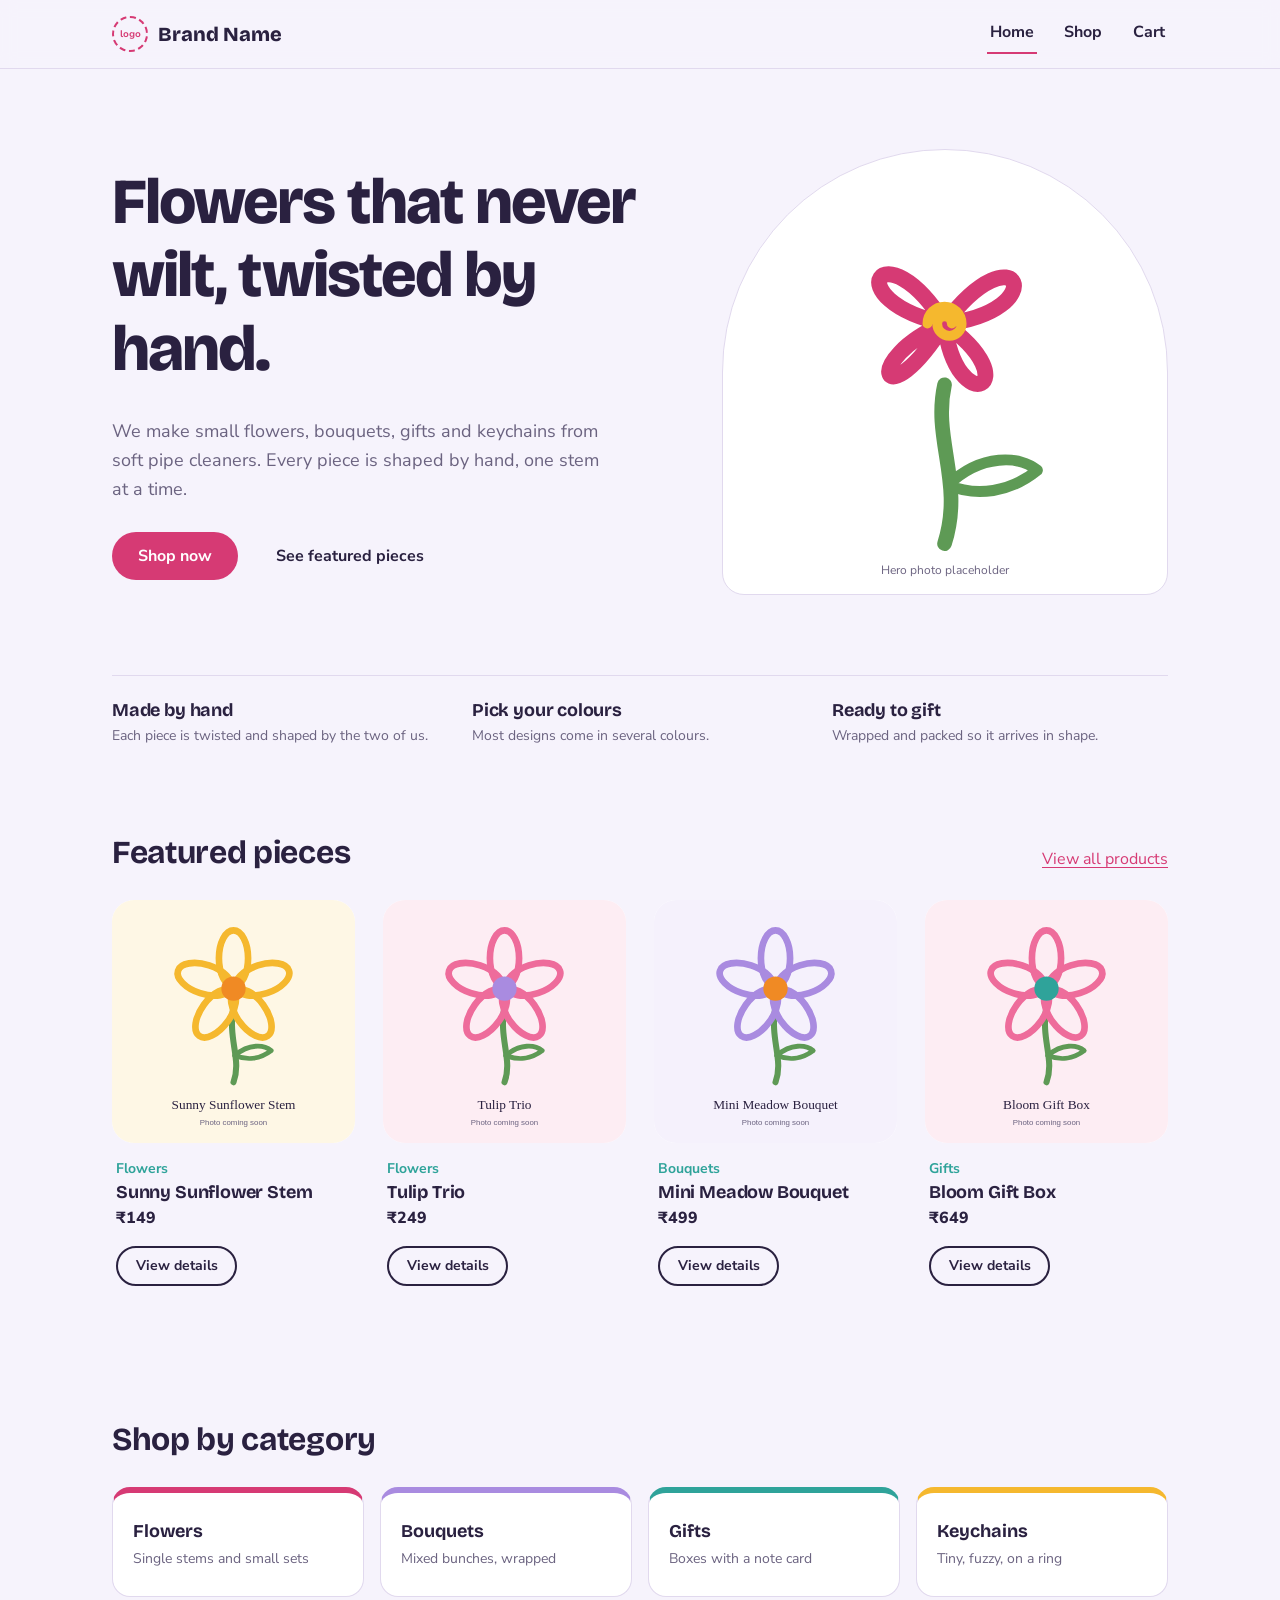
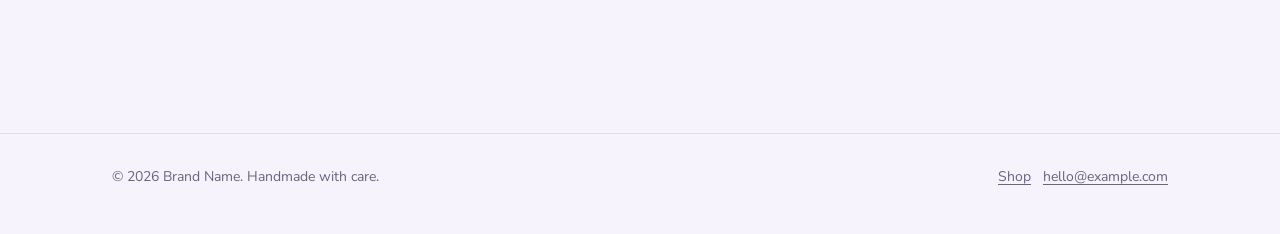
==== index.html @ b4595f73 "Frontend MVP" ====
<!DOCTYPE html>
<html lang="en">
<head>
  <meta charset="UTF-8">
  <meta name="viewport" content="width=device-width, initial-scale=1">
  <title>Handmade pipe-cleaner flowers and gifts</title>
  <meta name="description" content="Handmade pipe-cleaner flowers, bouquets, gifts and keychains.">
  <link rel="preconnect" href="https://fonts.googleapis.com">
  <link rel="preconnect" href="https://fonts.gstatic.com" crossorigin>
  <link href="https://fonts.googleapis.com/css2?family=Bricolage+Grotesque:opsz,wght@12..96,600;12..96,700;12..96,800&family=Nunito+Sans:opsz,wght@6..12,400;6..12,700;6..12,800&display=swap" rel="stylesheet">
  <link rel="stylesheet" href="css/style.css">
</head>
<body data-page="home">
  <header class="site-header">
    <div class="container site-header__inner">
      <a href="index.html" class="brand" aria-label="Home">
        <!-- Logo placeholder: replace with <img src="images/logo.svg" alt="" width="36" height="36"> -->
        <span class="brand__logo" aria-hidden="true">logo</span>
        <span class="brand__name" data-brand>Brand Name</span>
      </a>
      <nav class="site-nav" aria-label="Main">
        <a href="index.html" aria-current="page">Home</a>
        <a href="products.html">Shop</a>
        <a href="cart.html" class="cart-link">Cart <span class="cart-count" data-cart-count hidden>0</span></a>
      </nav>
    </div>
  </header>

  <main>
    <section class="container hero">
      <div>
        <h1 class="hero__title">Flowers that never wilt, twisted by hand.</h1>
        <p class="hero__text">We make small flowers, bouquets, gifts and keychains from soft pipe cleaners. Every piece is shaped by hand, one stem at a time.</p>
        <div class="hero__actions">
          <a class="btn btn--primary" href="products.html">Shop now</a>
          <a class="btn btn--ghost" href="#featured">See featured pieces</a>
        </div>
      </div>
      <!-- Hero image placeholder: replace this block with <img src="images/hero.jpg" alt="..."> -->
      <div class="hero__art">
          <svg viewBox="0 0 320 320" role="img" aria-label="Illustration of a flower made from pipe cleaners">
            <!-- Stem + leaf -->
            <path class="strand" d="M160 170 C 150 215, 176 250, 160 300" fill="none" stroke="#5E9A55" stroke-width="12" stroke-linecap="round"/>
            <path class="strand" d="M163 252 C 190 226, 222 228, 236 240 C 214 258, 186 262, 163 252 Z" fill="none" stroke="#5E9A55" stroke-width="9" stroke-linejoin="round"/>
            <!-- Petals: one continuous looping strand -->
            <path class="strand" d="M160 120 C 110 40, 70 100, 160 120 C 90 150, 110 200, 160 120 C 170 200, 230 170, 160 120 C 250 110, 220 40, 160 120" fill="none" stroke="#D63A74" stroke-width="13" stroke-linecap="round" stroke-linejoin="round"/>
            <!-- Centre coil -->
            <path class="strand" d="M160 120 m -14 0 a 14 14 0 1 1 28 0 a 10 10 0 1 1 -20 0 a 6 6 0 1 1 12 0" fill="none" stroke="#F5B82E" stroke-width="8" stroke-linecap="round"/>
          </svg>
        <span class="hero__art-note">Hero photo placeholder</span>
      </div>
    </section>

    <section class="container">
      <ul class="promise-list">
        <li><h3>Made by hand</h3><p>Each piece is twisted and shaped by the two of us.</p></li>
        <li><h3>Pick your colours</h3><p>Most designs come in several colours.</p></li>
        <li><h3>Ready to gift</h3><p>Wrapped and packed so it arrives in shape.</p></li>
      </ul>
    </section>

    <section class="container section" id="featured">
      <div class="section-head">
        <h2>Featured pieces</h2>
        <a href="products.html">View all products</a>
      </div>
      <div class="product-grid" id="featured-grid"></div>
    </section>

    <section class="container section--tight">
      <div class="section-head"><h2>Shop by category</h2></div>
      <div class="category-links">
        <a class="category-link" href="products.html?category=Flowers" style="--accent:#D63A74"><strong>Flowers</strong><span>Single stems and small sets</span></a>
        <a class="category-link" href="products.html?category=Bouquets" style="--accent:#A98BE0"><strong>Bouquets</strong><span>Mixed bunches, wrapped</span></a>
        <a class="category-link" href="products.html?category=Gifts" style="--accent:#2FA39A"><strong>Gifts</strong><span>Boxes with a note card</span></a>
        <a class="category-link" href="products.html?category=Keychains" style="--accent:#F5B82E"><strong>Keychains</strong><span>Tiny, fuzzy, on a ring</span></a>
      </div>
    </section>
  </main>

  <footer class="site-footer">
    <div class="container site-footer__inner">
      <p>&copy; <span data-year></span> <span data-brand>Brand Name</span>. Handmade with care.</p>
      <p><a href="products.html">Shop</a> &nbsp; <a href="mailto:hello@example.com">hello@example.com</a></p>
    </div>
  </footer>

  <script src="js/products.js"></script>
  <script src="js/cart.js"></script>
</body>
</html>
---- css/style.css ----
/* ==========================================================================
   style.css
   Change the brand look by editing the tokens in :root first.
   ========================================================================== */

/* 1. DESIGN TOKENS ------------------------------------------------------- */
:root {
  /* Colours: chenille-inspired */
  --color-bg: #F6F3FC;          /* pale lavender page background */
  --color-surface: #FFFFFF;
  --color-surface-soft: #EEE8F8;
  --color-ink: #2A2140;         /* deep plum text */
  --color-muted: #6B6380;
  --color-line: #E1D9EE;
  --color-pink: #D63A74;        /* primary accent (buttons, links) */
  --color-pink-dark: #B42A5E;
  --color-pink-soft: #FBE3EC;
  --color-teal: #2FA39A;
  --color-sun: #F5B82E;
  --color-leaf: #5E9A55;
  --color-error: #B3261E;
  --color-success: #2F7D4F;

  /* Type */
  --font-display: "Bricolage Grotesque", "Trebuchet MS", system-ui, sans-serif;
  --font-body: "Nunito Sans", system-ui, -apple-system, "Segoe UI", Roboto, sans-serif;
  --fs-sm: 0.875rem;
  --fs-base: 1rem;
  --fs-md: 1.125rem;
  --fs-lg: 1.5rem;
  --fs-xl: 2rem;
  --fs-hero: clamp(2.4rem, 6vw, 4rem);

  /* Shape and space */
  --radius-media: 22px;
  --radius-panel: 18px;
  --radius-input: 12px;
  --radius-pill: 999px;
  --shadow: 0 10px 30px -18px rgba(42, 33, 64, 0.35);
  --container: 1120px;
  --gutter: clamp(1rem, 4vw, 2rem);
  --section-space: clamp(3rem, 8vw, 5.5rem);
}

/* 2. BASE ---------------------------------------------------------------- */
*,
*::before,
*::after { box-sizing: border-box; }

html { -webkit-text-size-adjust: 100%; }

body {
  margin: 0;
  background: var(--color-bg);
  color: var(--color-ink);
  font-family: var(--font-body);
  font-size: var(--fs-base);
  line-height: 1.6;
  min-height: 100vh;
  display: flex;
  flex-direction: column;
}

main { flex: 1; }

h1, h2, h3 {
  font-family: var(--font-display);
  line-height: 1.15;
  margin: 0 0 0.5em;
  font-weight: 700;
  letter-spacing: -0.01em;
}

p { margin: 0 0 1em; }
img { max-width: 100%; display: block; }
a { color: var(--color-pink); text-underline-offset: 3px; }
a:hover { color: var(--color-pink-dark); }

:focus-visible {
  outline: 3px solid var(--color-teal);
  outline-offset: 2px;
  border-radius: 6px;
}

.container {
  width: 100%;
  max-width: var(--container);
  margin-inline: auto;
  padding-inline: var(--gutter);
}

.section { padding-block: var(--section-space); }
.section--tight { padding-block: clamp(2rem, 5vw, 3rem); }

.muted { color: var(--color-muted); }
.small { font-size: var(--fs-sm); }
.pre-line { white-space: pre-line; }

.sr-only {
  position: absolute; width: 1px; height: 1px; padding: 0; margin: -1px;
  overflow: hidden; clip: rect(0, 0, 0, 0); white-space: nowrap; border: 0;
}

.page-title { font-size: var(--fs-xl); margin-bottom: 0.25em; }
.page-intro { color: var(--color-muted); max-width: 60ch; }

/* 3. HEADER + FOOTER ----------------------------------------------------- */
.site-header {
  position: sticky;
  top: 0;
  z-index: 50;
  background: rgba(246, 243, 252, 0.92);
  backdrop-filter: blur(8px);
  border-bottom: 1px solid var(--color-line);
}

.site-header__inner {
  display: flex;
  align-items: center;
  justify-content: space-between;
  gap: 1rem;
  min-height: 68px;
}

.brand {
  display: inline-flex;
  align-items: center;
  gap: 0.6rem;
  font-family: var(--font-display);
  font-weight: 800;
  font-size: 1.25rem;
  color: var(--color-ink);
  text-decoration: none;
}
.brand:hover { color: var(--color-ink); }

/* Logo placeholder: replace the <span class="brand__logo"> with an <img> later */
.brand__logo {
  width: 36px;
  height: 36px;
  border-radius: 50%;
  border: 2px dashed var(--color-pink);
  display: grid;
  place-items: center;
  font-size: 0.6rem;
  color: var(--color-pink);
  font-family: var(--font-body);
  font-weight: 700;
}

.site-nav { display: flex; align-items: center; gap: clamp(0.5rem, 3vw, 1.5rem); }

.site-nav a {
  color: var(--color-ink);
  text-decoration: none;
  font-weight: 700;
  padding: 0.4rem 0.2rem;
  border-bottom: 2px solid transparent;
}
.site-nav a:hover { color: var(--color-pink); }
.site-nav a[aria-current="page"] { border-bottom-color: var(--color-pink); }

.cart-link { display: inline-flex; align-items: center; gap: 0.4rem; }

.cart-count {
  min-width: 1.4rem;
  height: 1.4rem;
  padding: 0 0.35rem;
  border-radius: var(--radius-pill);
  background: var(--color-pink);
  color: #fff;
  font-size: 0.75rem;
  display: inline-grid;
  place-items: center;
}
.cart-count[hidden] { display: none; }

.site-footer {
  margin-top: var(--section-space);
  border-top: 1px solid var(--color-line);
  padding-block: 2rem;
  color: var(--color-muted);
  font-size: var(--fs-sm);
}
.site-footer__inner {
  display: flex;
  flex-wrap: wrap;
  justify-content: space-between;
  gap: 1rem;
}
.site-footer a { color: var(--color-muted); }

/* 4. BUTTONS (pill-shaped, like the rounded tip of a pipe cleaner) ------- */
.btn {
  display: inline-flex;
  align-items: center;
  justify-content: center;
  gap: 0.5rem;
  min-height: 48px;
  padding: 0.7rem 1.5rem;
  border-radius: var(--radius-pill);
  border: 2px solid transparent;
  font: 700 var(--fs-base) / 1 var(--font-body);
  text-decoration: none;
  cursor: pointer;
  transition: background-color 0.15s, color 0.15s, border-color 0.15s;
}
.btn--primary { background: var(--color-pink); color: #fff; }
.btn--primary:hover { background: var(--color-pink-dark); color: #fff; }
.btn--outline { border-color: var(--color-ink); color: var(--color-ink); background: transparent; }
.btn--outline:hover { background: var(--color-ink); color: #fff; }
.btn--ghost { color: var(--color-ink); background: transparent; }
.btn--ghost:hover { background: var(--color-surface-soft); color: var(--color-ink); }
.btn--small { min-height: 40px; padding: 0.5rem 1.1rem; font-size: var(--fs-sm); }
.btn--block { width: 100%; }
.btn:disabled { opacity: 0.6; cursor: not-allowed; }

.link-button {
  background: none;
  border: none;
  padding: 0.25rem 0;
  font: inherit;
  font-size: var(--fs-sm);
  font-weight: 700;
  color: var(--color-pink);
  text-decoration: underline;
  text-underline-offset: 3px;
  cursor: pointer;
}

/* 5. HOME ---------------------------------------------------------------- */
.hero {
  display: grid;
  grid-template-columns: 1.1fr 0.9fr;
  align-items: center;
  gap: clamp(2rem, 5vw, 4rem);
  padding-block: clamp(2.5rem, 7vw, 5rem);
}

.hero__title {
  font-size: var(--fs-hero);
  font-weight: 800;
  letter-spacing: -0.03em;
  max-width: 14ch;
}

.hero__text {
  font-size: var(--fs-md);
  color: var(--color-muted);
  max-width: 46ch;
  margin-bottom: 1.75rem;
}

.hero__actions { display: flex; flex-wrap: wrap; gap: 0.75rem; }

/* The hero artwork is the one "loud" element on the site */
.hero__art {
  position: relative;
  aspect-ratio: 1;
  border-radius: 50% 50% var(--radius-media) var(--radius-media);
  background: var(--color-surface);
  border: 1px solid var(--color-line);
  display: grid;
  place-items: center;
  overflow: hidden;
}
.hero__art svg { width: 88%; height: auto; }
.hero__art-note {
  position: absolute;
  bottom: 0.9rem;
  left: 50%;
  transform: translateX(-50%);
  font-size: 0.75rem;
  color: var(--color-muted);
  white-space: nowrap;
}

@media (prefers-reduced-motion: no-preference) {
  .strand { stroke-dasharray: 900; stroke-dashoffset: 900; animation: twist 1.6s ease-out forwards; }
  .strand:nth-of-type(2) { animation-delay: 0.25s; }
  .strand:nth-of-type(3) { animation-delay: 0.5s; }
  .strand:nth-of-type(4) { animation-delay: 0.75s; }
  @keyframes twist { to { stroke-dashoffset: 0; } }
}

.promise-list {
  display: grid;
  grid-template-columns: repeat(3, 1fr);
  gap: 1.5rem;
  margin: 0;
  padding: 1.5rem 0 0;
  list-style: none;
  border-top: 1px solid var(--color-line);
}
.promise-list h3 { font-size: var(--fs-md); margin-bottom: 0.25rem; }
.promise-list p { color: var(--color-muted); margin: 0; font-size: var(--fs-sm); }

.section-head {
  display: flex;
  justify-content: space-between;
  align-items: flex-end;
  gap: 1rem;
  margin-bottom: 1.75rem;
}
.section-head h2 { font-size: var(--fs-xl); margin: 0; }

.category-links {
  display: grid;
  grid-template-columns: repeat(4, 1fr);
  gap: 1rem;
}
.category-link {
  display: block;
  padding: 1.5rem 1.25rem;
  border-radius: var(--radius-panel);
  background: var(--color-surface);
  border: 1px solid var(--color-line);
  text-decoration: none;
  color: var(--color-ink);
  border-top: 6px solid var(--accent, var(--color-pink));
}
.category-link:hover { color: var(--color-ink); border-color: var(--accent, var(--color-pink)); }
.category-link strong { display: block; font-family: var(--font-display); font-size: var(--fs-md); }
.category-link span { color: var(--color-muted); font-size: var(--fs-sm); }

/* 6. PRODUCT GRID + CARDS ------------------------------------------------ */
.product-grid {
  display: grid;
  grid-template-columns: repeat(auto-fill, minmax(230px, 1fr));
  gap: clamp(1rem, 3vw, 1.75rem);
}

.product-card { display: flex; flex-direction: column; }

.product-card__media {
  display: block;
  border-radius: var(--radius-media);
  overflow: hidden;
  background: var(--color-surface);
  aspect-ratio: 1;
}
.product-card__media img { width: 100%; height: 100%; object-fit: cover; }

.product-card__body { padding: 0.9rem 0.25rem 0; display: flex; flex-direction: column; flex: 1; }
.product-card__category { color: var(--color-teal); font-weight: 700; font-size: var(--fs-sm); margin: 0 0 0.15rem; }
.product-card__name { font-size: var(--fs-md); margin-bottom: 0.2rem; }
.product-card__name a { color: var(--color-ink); text-decoration: none; }
.product-card__name a:hover { color: var(--color-pink); }
.product-card__price { font-weight: 800; margin-bottom: 0.9rem; }
.product-card .btn { align-self: flex-start; margin-top: auto; }

.filter-bar {
  display: flex;
  flex-wrap: wrap;
  justify-content: space-between;
  align-items: center;
  gap: 1rem;
  margin-bottom: 1.75rem;
}
.filters { display: flex; flex-wrap: wrap; gap: 0.5rem; }
.filter-chip {
  min-height: 40px;
  padding: 0.4rem 1rem;
  border-radius: var(--radius-pill);
  border: 1.5px solid var(--color-line);
  background: var(--color-surface);
  color: var(--color-ink);
  font: 700 var(--fs-sm) var(--font-body);
  cursor: pointer;
}
.filter-chip:hover { border-color: var(--color-ink); }
.filter-chip[aria-pressed="true"] { background: var(--color-ink); border-color: var(--color-ink); color: #fff; }

/* 7. PRODUCT DETAIL ------------------------------------------------------ */
.breadcrumb { font-size: var(--fs-sm); color: var(--color-muted); margin-bottom: 1.5rem; }
.breadcrumb a { color: var(--color-muted); }

.product-detail {
  display: grid;
  grid-template-columns: 1fr 1fr;
  gap: clamp(1.5rem, 5vw, 3.5rem);
  align-items: start;
}
.product-detail__media {
  border-radius: var(--radius-media);
  overflow: hidden;
  background: var(--color-surface);
  aspect-ratio: 1;
}
.product-detail__media img { width: 100%; height: 100%; object-fit: cover; }
.product-detail__name { font-size: var(--fs-xl); }
.product-detail__price { font-size: var(--fs-lg); font-weight: 800; margin-bottom: 1rem; }
.product-detail__desc { color: var(--color-muted); max-width: 55ch; }
.product-detail__notes {
  margin: 1.25rem 0 0;
  padding: 1rem 0 0;
  border-top: 1px solid var(--color-line);
  list-style: none;
  font-size: var(--fs-sm);
  color: var(--color-muted);
}

.option-group { border: 0; padding: 0; margin: 0 0 1.5rem; }
.option-group > legend,
.option-group > label { display: block; font-weight: 700; margin-bottom: 0.6rem; padding: 0; }

.swatches { display: flex; flex-wrap: wrap; gap: 0.6rem; }
.swatch { position: relative; cursor: pointer; }
.swatch input { position: absolute; opacity: 0; inset: 0; margin: 0; cursor: pointer; }
.swatch__dot {
  display: block;
  width: 40px;
  height: 40px;
  border-radius: 50%;
  background: var(--swatch);
  box-shadow: 0 0 0 2px var(--color-bg), 0 0 0 3px var(--color-line);
}
.swatch input:checked + .swatch__dot { box-shadow: 0 0 0 3px var(--color-bg), 0 0 0 5px var(--color-ink); }
.swatch input:focus-visible + .swatch__dot { outline: 3px solid var(--color-teal); outline-offset: 5px; }

.qty-stepper {
  display: inline-flex;
  align-items: center;
  border: 1.5px solid var(--color-line);
  border-radius: var(--radius-pill);
  background: var(--color-surface);
  overflow: hidden;
}
.qty-stepper button {
  width: 44px;
  height: 44px;
  border: 0;
  background: none;
  font-size: 1.25rem;
  color: var(--color-ink);
  cursor: pointer;
}
.qty-stepper button:hover:not(:disabled) { background: var(--color-surface-soft); }
.qty-stepper button:disabled { color: var(--color-line); cursor: not-allowed; }
.qty-stepper input {
  width: 3rem;
  height: 44px;
  border: 0;
  text-align: center;
  font: 700 var(--fs-base) var(--font-body);
  color: var(--color-ink);
  background: transparent;
  -moz-appearance: textfield;
  appearance: textfield;
}
.qty-stepper input::-webkit-outer-spin-button,
.qty-stepper input::-webkit-inner-spin-button { -webkit-appearance: none; margin: 0; }
.qty-stepper--small button { width: 36px; height: 36px; }
.qty-stepper--small input { height: 36px; width: 2.5rem; }

/* 8. CART + SUMMARY ------------------------------------------------------ */
.two-col {
  display: grid;
  grid-template-columns: minmax(0, 1fr) 340px;
  gap: clamp(1.5rem, 4vw, 2.5rem);
  align-items: start;
}

.cart-list { display: flex; flex-direction: column; }
.cart-item {
  display: grid;
  grid-template-columns: 96px 1fr auto;
  gap: 1rem;
  align-items: center;
  padding-block: 1.25rem;
  border-bottom: 1px solid var(--color-line);
}
.cart-item:first-child { padding-top: 0; }
.cart-item__media { border-radius: 14px; overflow: hidden; background: var(--color-surface); }
.cart-item__name { font-size: var(--fs-md); margin-bottom: 0.2rem; }
.cart-item__name a { color: var(--color-ink); text-decoration: none; }
.cart-item__info p { margin: 0; font-size: var(--fs-sm); }
.cart-item__actions { display: flex; flex-direction: column; align-items: flex-end; gap: 0.4rem; }
.cart-item__total { font-weight: 800; margin: 0; }

.summary-card {
  background: var(--color-surface);
  border: 1px solid var(--color-line);
  border-radius: var(--radius-panel);
  padding: 1.5rem;
  box-shadow: var(--shadow);
}
.two-col > .summary-card { position: sticky; top: 88px; }
.summary-card__title { font-size: var(--fs-lg); }
.summary-card .btn { margin-top: 0.75rem; }

.summary-row { display: flex; justify-content: space-between; gap: 1rem; padding-block: 0.35rem; }
.summary-row--total {
  margin-top: 0.5rem;
  padding-top: 0.85rem;
  border-top: 1px solid var(--color-line);
  font-weight: 800;
  font-size: var(--fs-md);
}
.summary-hint {
  margin: 0.75rem 0 0;
  padding: 0.6rem 0.8rem;
  border-radius: var(--radius-input);
  background: var(--color-pink-soft);
  font-size: var(--fs-sm);
}

.order-items { list-style: none; margin: 0 0 0.75rem; padding: 0; }
.order-item {
  display: flex;
  justify-content: space-between;
  gap: 1rem;
  padding-block: 0.6rem;
  border-bottom: 1px dashed var(--color-line);
}
.order-item p { margin: 0; }
.order-item__name { font-weight: 700; }
.order-item .muted { font-size: var(--fs-sm); }

.empty-state { text-align: center; padding: 3rem 1rem; max-width: 34rem; margin-inline: auto; }
.empty-state p { color: var(--color-muted); }

/* 9. FORMS --------------------------------------------------------------- */
.form-panel {
  background: var(--color-surface);
  border: 1px solid var(--color-line);
  border-radius: var(--radius-panel);
  padding: clamp(1.25rem, 4vw, 2rem);
}
.form-panel h2 { font-size: var(--fs-lg); }
.form-row { display: grid; grid-template-columns: 1fr 1fr; gap: 1rem; }
.field { margin-bottom: 1.1rem; }
.field label { display: block; font-weight: 700; margin-bottom: 0.35rem; }
.field .optional { font-weight: 400; color: var(--color-muted); }
.field input,
.field textarea {
  width: 100%;
  padding: 0.75rem 0.9rem;
  border: 1.5px solid var(--color-line);
  border-radius: var(--radius-input);
  background: var(--color-bg);
  color: var(--color-ink);
  font: inherit;
}
.field textarea { min-height: 96px; resize: vertical; }
.field input:focus,
.field textarea:focus { outline: none; border-color: var(--color-teal); background: #fff; }
.field [aria-invalid="true"] { border-color: var(--color-error); }
.field-error { color: var(--color-error); font-size: var(--fs-sm); margin: 0.3rem 0 0; min-height: 0; }
.field-error:empty { display: none; }
.form-note { font-size: var(--fs-sm); color: var(--color-muted); margin-top: 0.75rem; }

/* 10. SUCCESS ------------------------------------------------------------ */
.success { max-width: 880px; margin-inline: auto; text-align: center; }
.success__badge {
  width: 84px;
  height: 84px;
  margin: 0 auto 1.25rem;
  border-radius: 50%;
  display: grid;
  place-items: center;
  color: #fff;
  background: var(--color-success);
  box-shadow: 0 0 0 8px #DCEFE3;
}
.success__title { font-size: var(--fs-hero); font-weight: 800; }
.success__lead { color: var(--color-muted); font-size: var(--fs-md); max-width: 48ch; margin-inline: auto; }

.order-id {
  display: inline-flex;
  flex-wrap: wrap;
  align-items: center;
  justify-content: center;
  gap: 0.75rem;
  padding: 0.75rem 1.25rem;
  margin: 0.5rem 0 2rem;
  border: 2px dashed var(--color-pink);
  border-radius: var(--radius-pill);
  background: var(--color-surface);
}
.order-id strong { font-size: var(--fs-md); letter-spacing: 0.04em; }

.success__grid {
  display: grid;
  grid-template-columns: 1fr 1fr;
  gap: 1.25rem;
  text-align: left;
  margin-bottom: 2rem;
}
.details-list { display: grid; grid-template-columns: auto 1fr; gap: 0.5rem 1rem; margin: 0; }
.details-list dt { color: var(--color-muted); font-size: var(--fs-sm); padding-top: 0.1rem; }
.details-list dd { margin: 0; overflow-wrap: anywhere; }
.success__actions { display: flex; flex-wrap: wrap; justify-content: center; gap: 0.75rem; margin-bottom: 0.75rem; }

/* 11. TOAST -------------------------------------------------------------- */
.toast {
  position: fixed;
  left: 50%;
  bottom: 1.5rem;
  transform: translate(-50%, 150%);
  z-index: 100;
  max-width: min(92vw, 480px);
  padding: 0.85rem 1.25rem;
  border-radius: var(--radius-input);
  background: var(--color-ink);
  color: #fff;
  font-size: var(--fs-sm);
  box-shadow: var(--shadow);
  transition: transform 0.25s ease;
}
.toast.is-visible { transform: translate(-50%, 0); }
.toast a { color: var(--color-sun); font-weight: 700; margin-left: 0.5rem; }

@media (prefers-reduced-motion: reduce) {
  .toast { transition: none; }
}

/* 12. RESPONSIVE --------------------------------------------------------- */
@media (max-width: 900px) {
  .two-col { grid-template-columns: 1fr; }
  .two-col > .summary-card { position: static; }
  .category-links { grid-template-columns: repeat(2, 1fr); }
}

@media (max-width: 760px) {
  .hero { grid-template-columns: 1fr; }
  .hero__art { max-width: 380px; width: 100%; margin-inline: auto; order: -1; }
  .product-detail { grid-template-columns: 1fr; }
  .promise-list { grid-template-columns: 1fr; gap: 1rem; }
  .success__grid { grid-template-columns: 1fr; }
  .form-row { grid-template-columns: 1fr; gap: 0; }
}

@media (max-width: 520px) {
  .brand__name { display: none; }  /* logo only on very small screens */
  .product-grid { grid-template-columns: repeat(2, 1fr); gap: 0.9rem; }
  .product-card__name { font-size: var(--fs-base); }
  .product-card .btn { width: 100%; }
  .cart-item { grid-template-columns: 72px 1fr; }
  .cart-item__actions {
    grid-column: 1 / -1;
    flex-direction: row;
    justify-content: space-between;
    align-items: center;
  }
  .section-head { flex-direction: column; align-items: flex-start; }
}
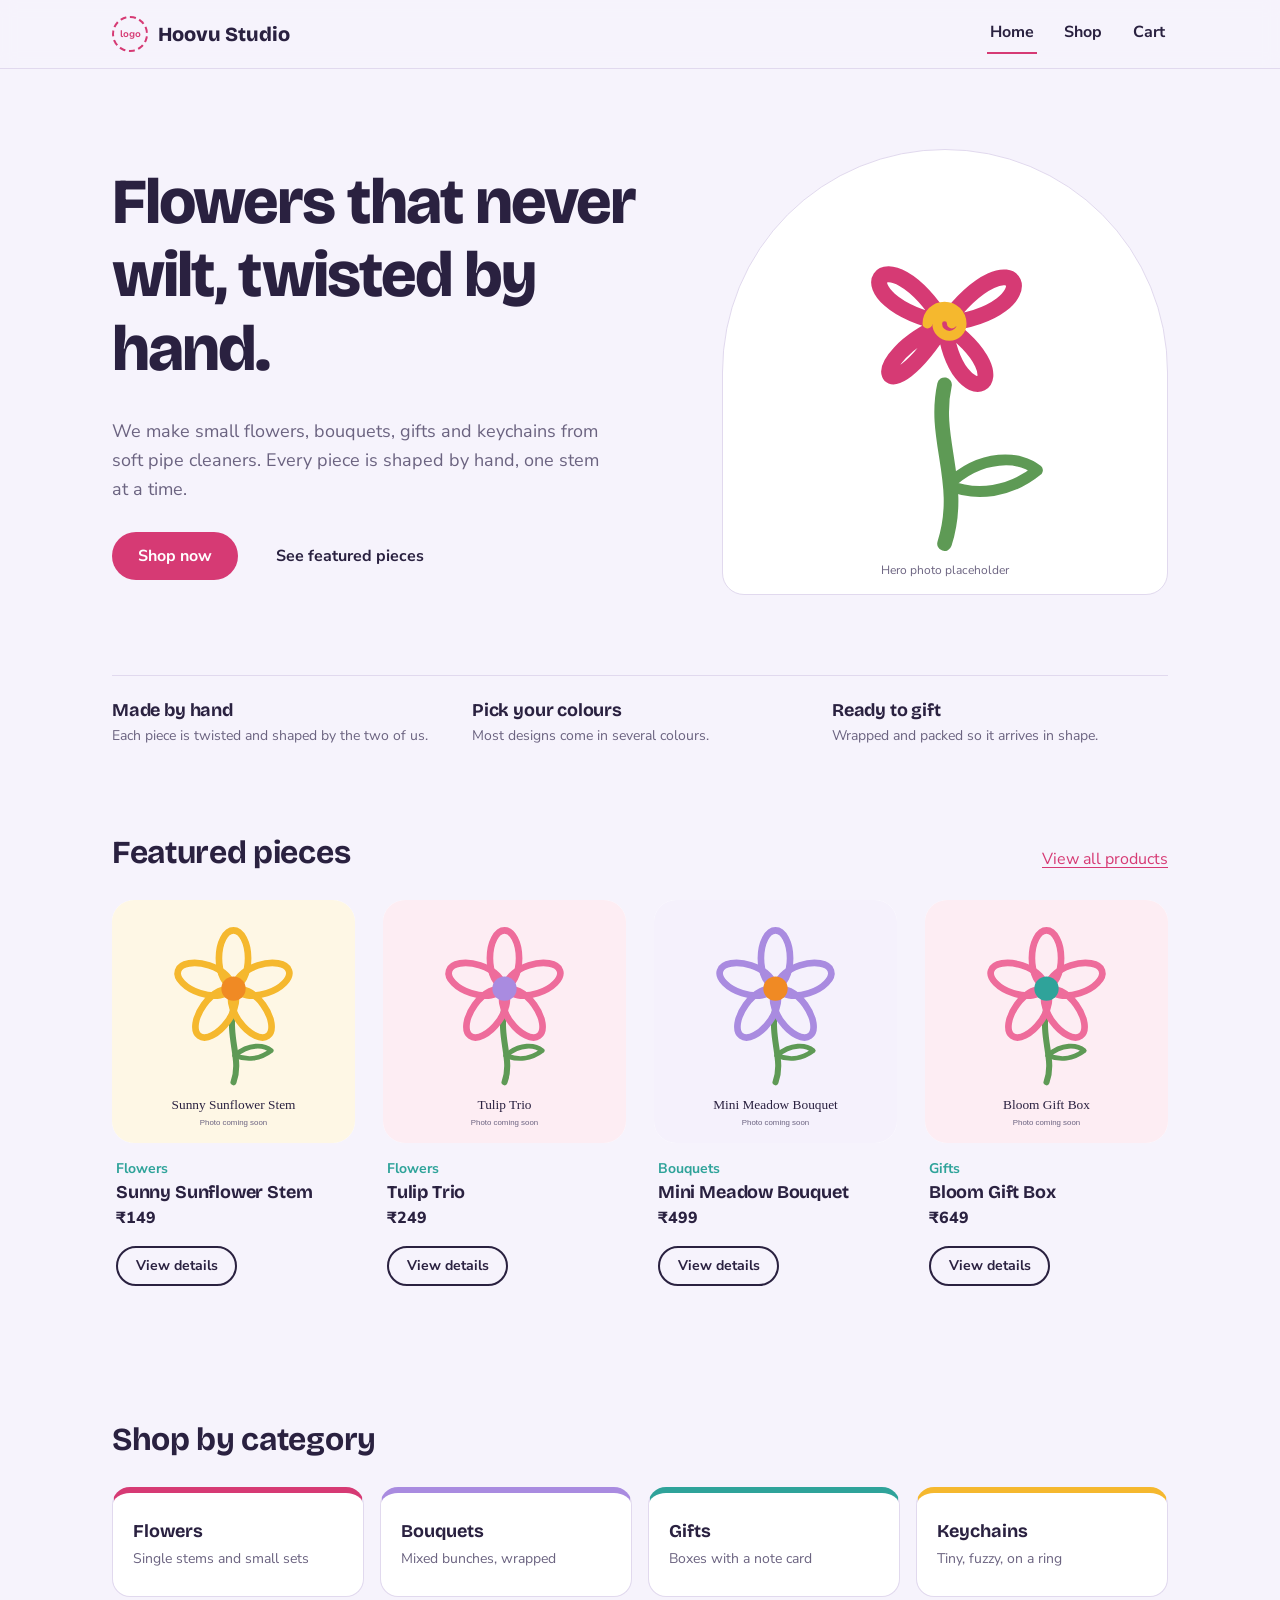
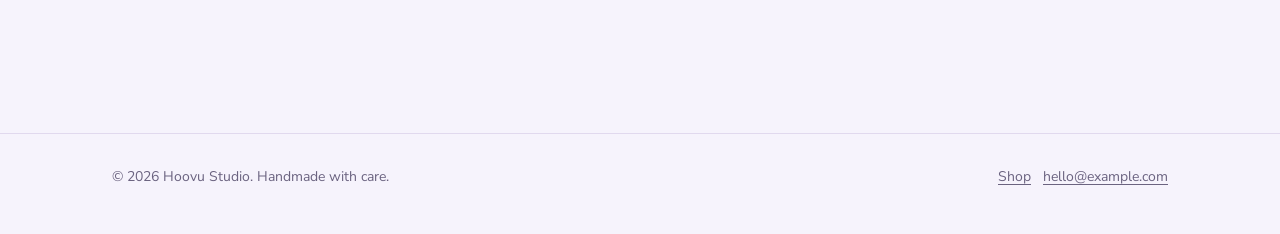
==== commit 58fb1d69: "Add brand name Hoovu Studio" ====
--- a/index.html
+++ b/index.html
@@ -3,7 +3,7 @@
 <head>
   <meta charset="UTF-8">
   <meta name="viewport" content="width=device-width, initial-scale=1">
-  <title>Handmade pipe-cleaner flowers and gifts</title>
+  <title>Hoovu Studio | Handmade pipe-cleaner flowers and gifts</title>
   <meta name="description" content="Handmade pipe-cleaner flowers, bouquets, gifts and keychains.">
   <link rel="preconnect" href="https://fonts.googleapis.com">
   <link rel="preconnect" href="https://fonts.gstatic.com" crossorigin>
@@ -16,7 +16,7 @@
       <a href="index.html" class="brand" aria-label="Home">
         <!-- Logo placeholder: replace with <img src="images/logo.svg" alt="" width="36" height="36"> -->
         <span class="brand__logo" aria-hidden="true">logo</span>
-        <span class="brand__name" data-brand>Brand Name</span>
+        <span class="brand__name" data-brand>Hoovu Studio</span>
       </a>
       <nav class="site-nav" aria-label="Main">
         <a href="index.html" aria-current="page">Home</a>
@@ -80,7 +80,7 @@
 
   <footer class="site-footer">
     <div class="container site-footer__inner">
-      <p>&copy; <span data-year></span> <span data-brand>Brand Name</span>. Handmade with care.</p>
+      <p>&copy; <span data-year></span> <span data-brand>Hoovu Studio</span>. Handmade with care.</p>
       <p><a href="products.html">Shop</a> &nbsp; <a href="mailto:hello@example.com">hello@example.com</a></p>
     </div>
   </footer>
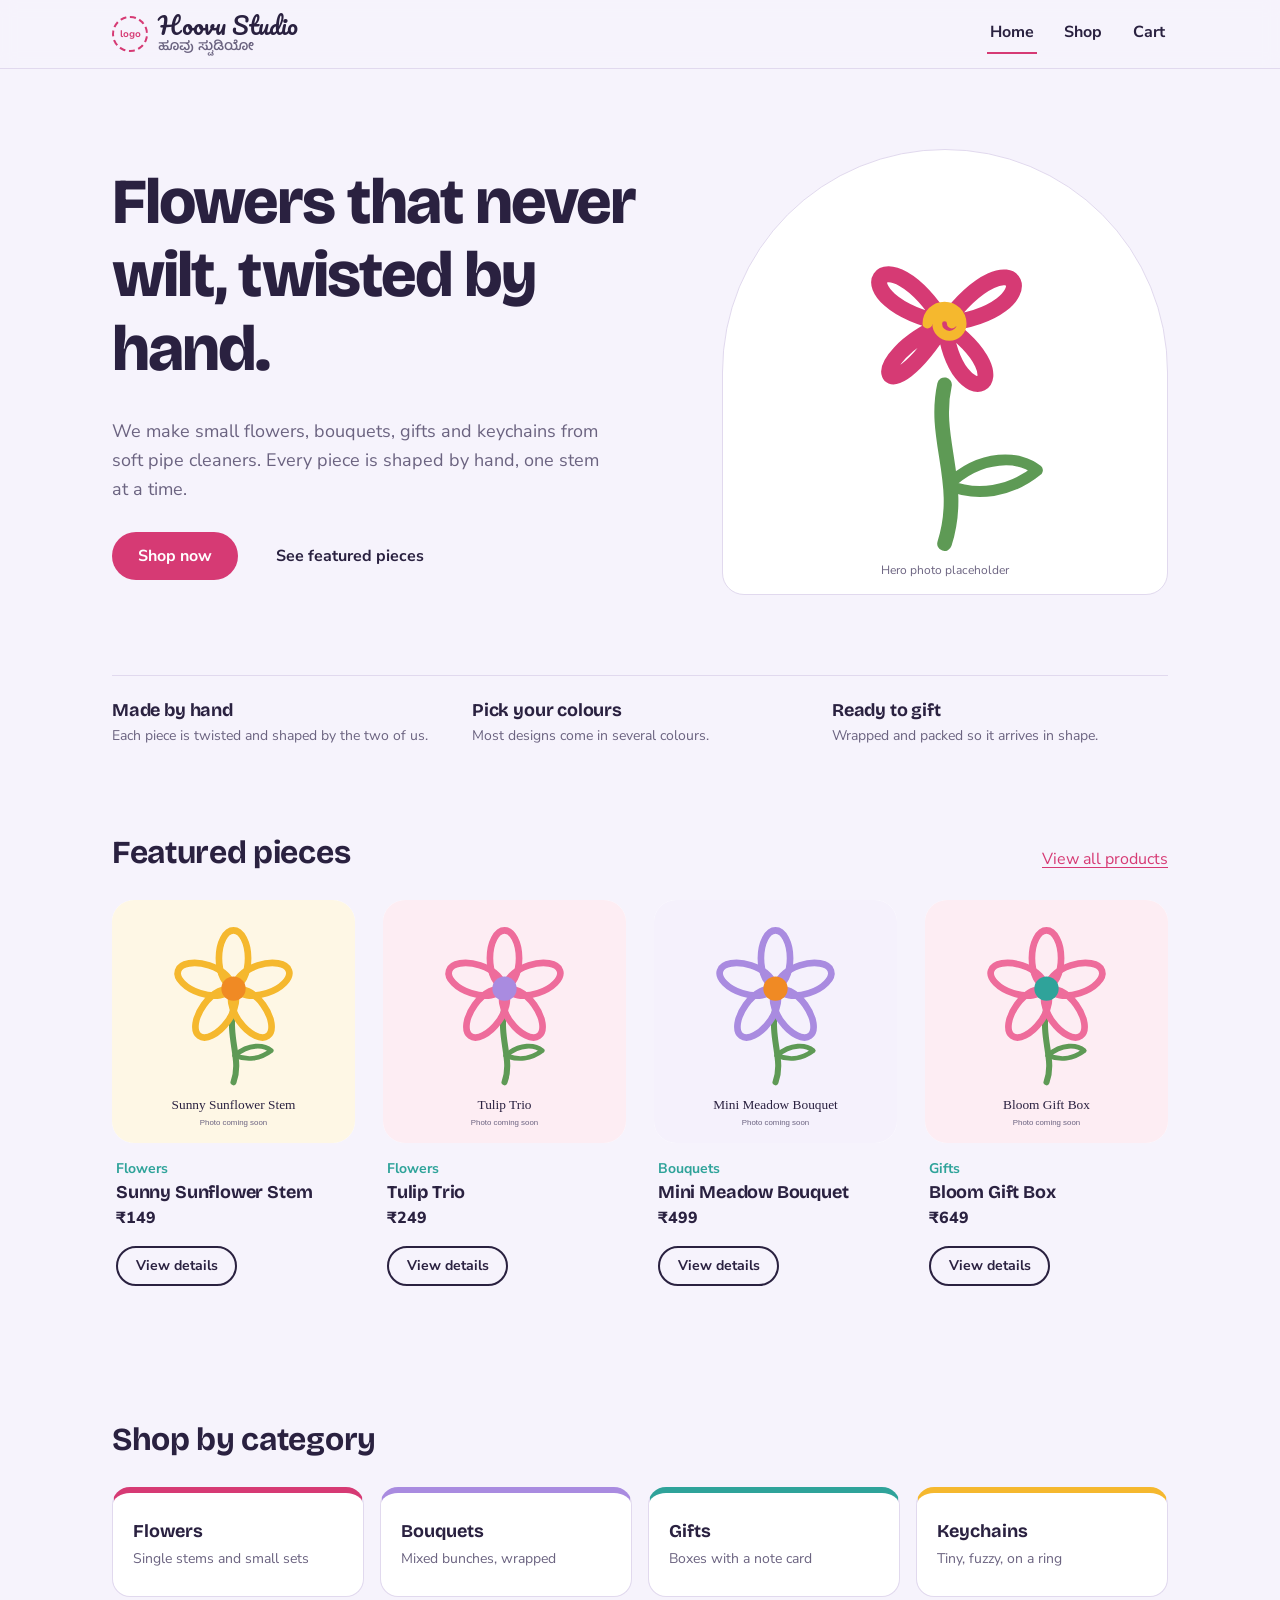
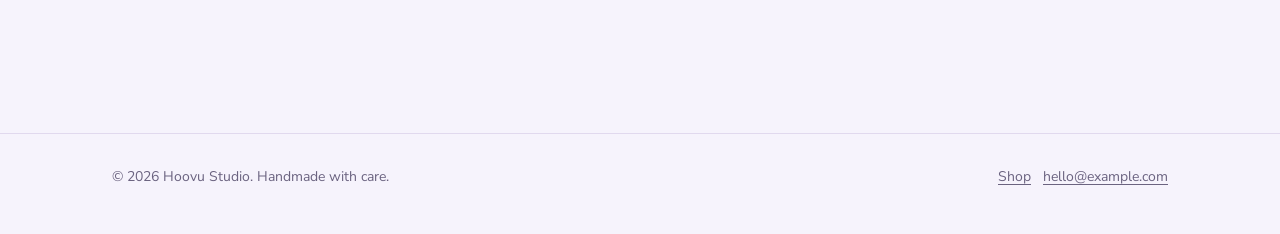
==== commit 514c5633: "Brand name in English and Kannada" ====
--- a/index.html
+++ b/index.html
@@ -16,7 +16,7 @@
       <a href="index.html" class="brand" aria-label="Home">
         <!-- Logo placeholder: replace with <img src="images/logo.svg" alt="" width="36" height="36"> -->
         <span class="brand__logo" aria-hidden="true">logo</span>
-        <span class="brand__name" data-brand>Hoovu Studio</span>
+        <span class="brand__name"><span class="brand__en" data-brand>Hoovu Studio</span><span class="brand__kn" lang="kn">ಹೂವು ಸ್ಟುಡಿಯೋ</span></span>
       </a>
       <nav class="site-nav" aria-label="Main">
         <a href="index.html" aria-current="page">Home</a>
--- a/css/style.css
+++ b/css/style.css
@@ -1,3 +1,4 @@
+@import url("https://fonts.googleapis.com/css2?family=Pacifico&family=Baloo+Tamma+2:wght@600;700&display=swap");
 /* ==========================================================================
    style.css
    Change the brand look by editing the tokens in :root first.
@@ -24,6 +25,8 @@
   /* Type */
   --font-display: "Bricolage Grotesque", "Trebuchet MS", system-ui, sans-serif;
   --font-body: "Nunito Sans", system-ui, -apple-system, "Segoe UI", Roboto, sans-serif;
+  --font-brand: "Pacifico", "Segoe Script", cursive;
+  --font-brand-kn: "Baloo Tamma 2", "Nirmala UI", sans-serif;
   --fs-sm: 0.875rem;
   --fs-base: 1rem;
   --fs-md: 1.125rem;
@@ -126,14 +129,16 @@
   display: inline-flex;
   align-items: center;
   gap: 0.6rem;
-  font-family: var(--font-display);
+  font-family: var(--font-brand);
   font-weight: 800;
   font-size: 1.25rem;
   color: var(--color-ink);
   text-decoration: none;
 }
 .brand:hover { color: var(--color-ink); }
-
+.brand__name { display: flex; flex-direction: column; line-height: 1.15; }
+.brand__en { font-family: var(--font-brand); font-weight: 400; font-size: 1.5rem; }
+.brand__kn { font-family: var(--font-brand-kn); font-weight: 600; font-size: 0.85rem; color: var(--color-muted); }
 /* Logo placeholder: replace the <span class="brand__logo"> with an <img> later */
 .brand__logo {
   width: 36px;
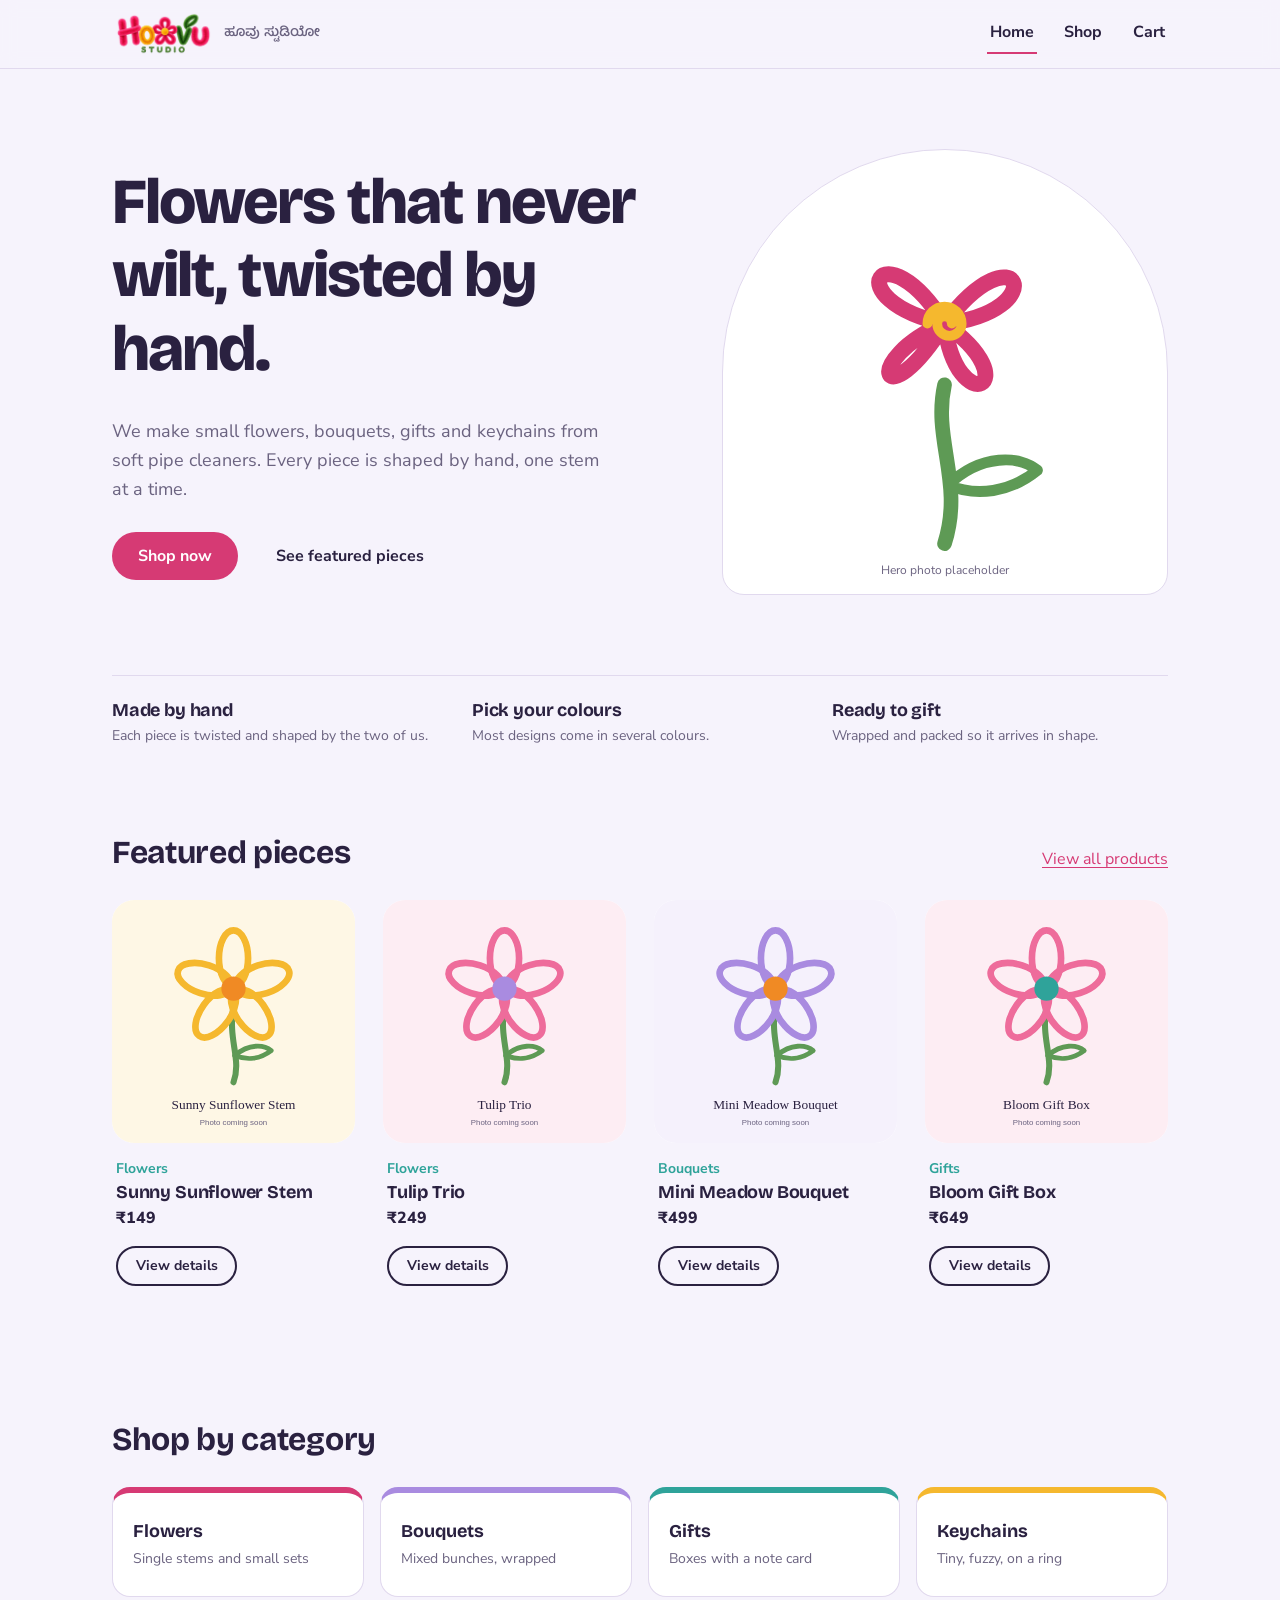
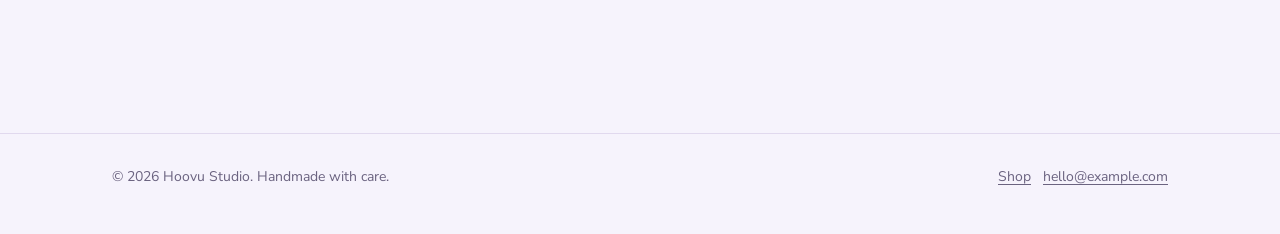
==== commit c5f2bc28: "Add Hoovu Studio logo" ====
--- a/index.html
+++ b/index.html
@@ -15,8 +15,7 @@
     <div class="container site-header__inner">
       <a href="index.html" class="brand" aria-label="Home">
         <!-- Logo placeholder: replace with <img src="images/logo.svg" alt="" width="36" height="36"> -->
-        <span class="brand__logo" aria-hidden="true">logo</span>
-        <span class="brand__name"><span class="brand__en" data-brand>Hoovu Studio</span><span class="brand__kn" lang="kn">ಹೂವು ಸ್ಟುಡಿಯೋ</span></span>
+        <img class="brand__logo" src="images/logo.png" alt="Hoovu Studio" width="102" height="44">        <span class="brand__name"><span class="brand__en" data-brand>Hoovu Studio</span><span class="brand__kn" lang="kn">ಹೂವು ಸ್ಟುಡಿಯೋ</span></span>
       </a>
       <nav class="site-nav" aria-label="Main">
         <a href="index.html" aria-current="page">Home</a>
--- a/css/style.css
+++ b/css/style.css
@@ -136,9 +136,12 @@
   text-decoration: none;
 }
 .brand:hover { color: var(--color-ink); }
-.brand__name { display: flex; flex-direction: column; line-height: 1.15; }
+.brand__name { display: flex; flex-direction: column; line-height: 1.3; }
 .brand__en { font-family: var(--font-brand); font-weight: 400; font-size: 1.5rem; }
+.brand__en::after { content: " 🌸"; }
 .brand__kn { font-family: var(--font-brand-kn); font-weight: 600; font-size: 0.85rem; color: var(--color-muted); }
+img.brand__logo { width: auto; height: 44px; border: 0; border-radius: 0; }
+.brand__en { display: none; }
 /* Logo placeholder: replace the <span class="brand__logo"> with an <img> later */
 .brand__logo {
   width: 36px;
@@ -637,7 +640,9 @@
 }
 
 @media (max-width: 520px) {
-  .brand__name { display: none; }  /* logo only on very small screens */
+  img.brand__logo { height: 36px; }  /* smaller logo on phones */
+  .brand__en { font-size: 1.2rem; }
+  .brand__kn { font-size: 0.75rem; }
   .product-grid { grid-template-columns: repeat(2, 1fr); gap: 0.9rem; }
   .product-card__name { font-size: var(--fs-base); }
   .product-card .btn { width: 100%; }
